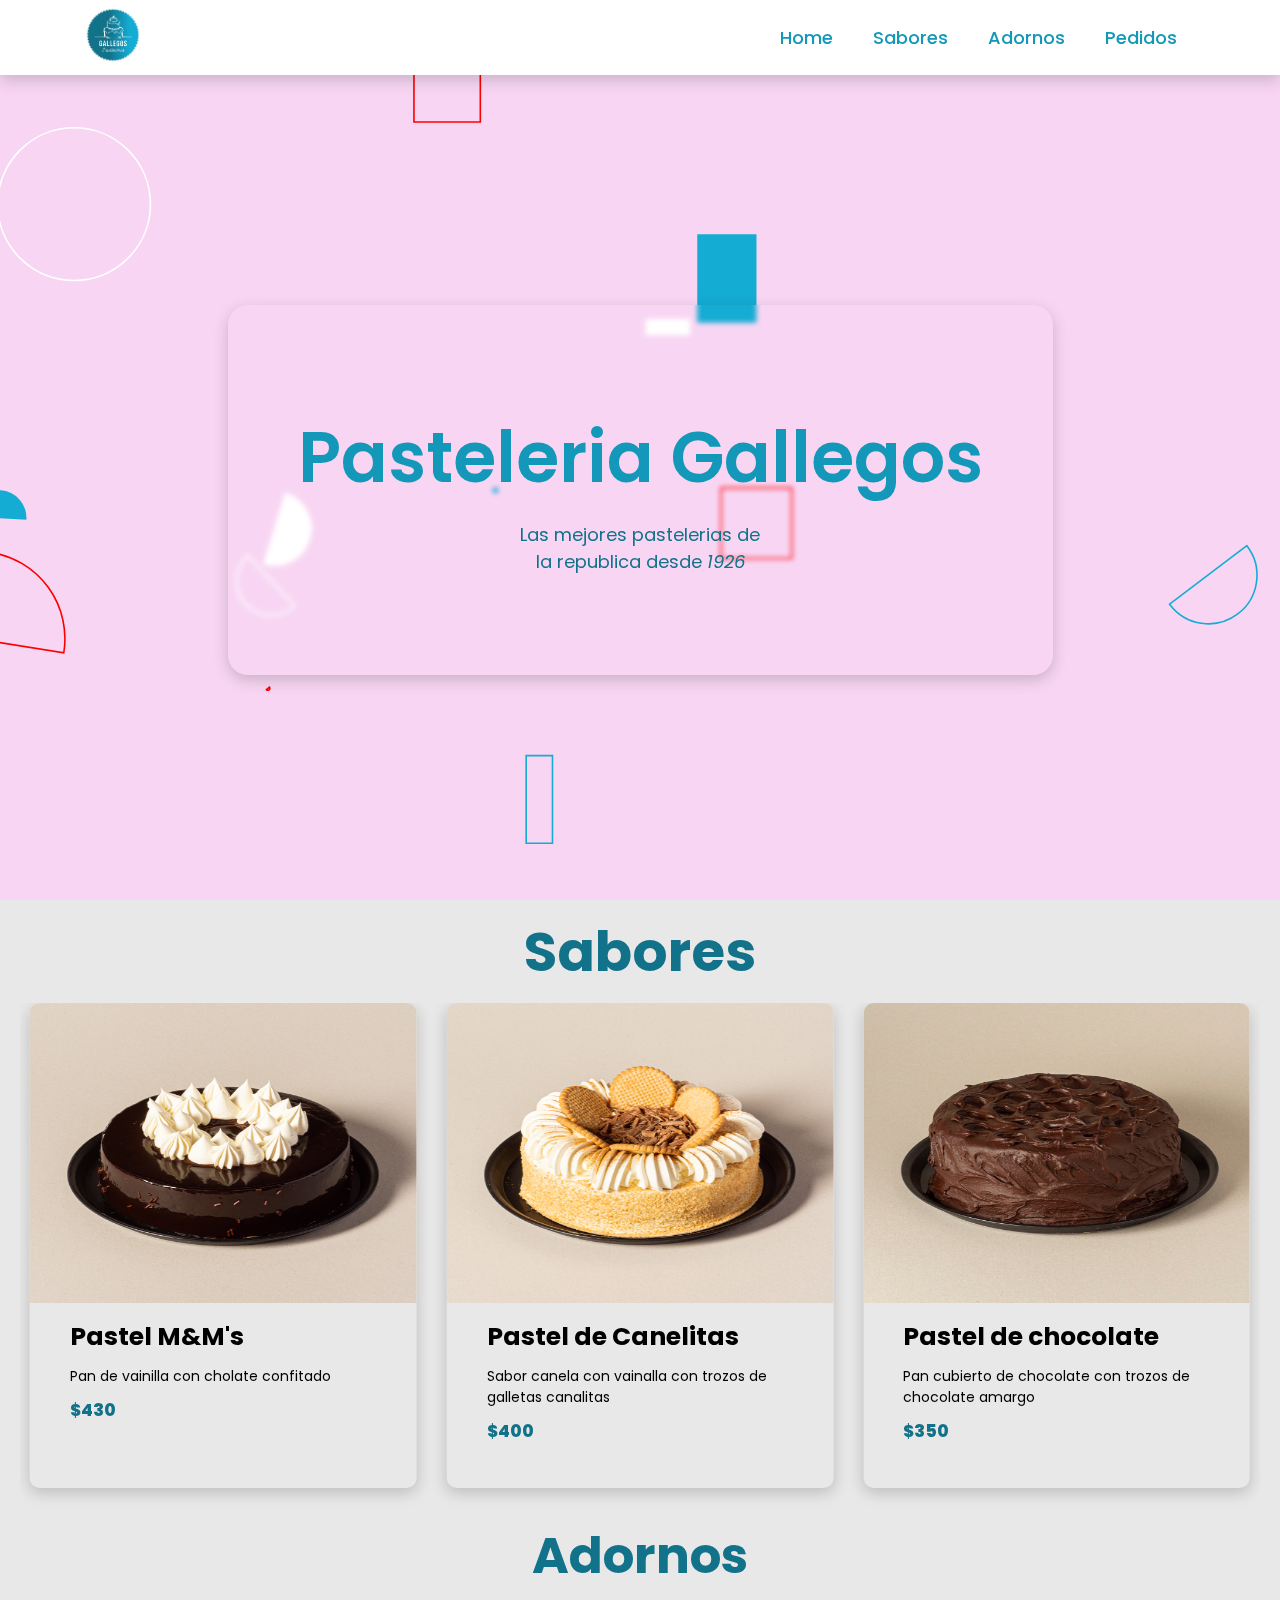
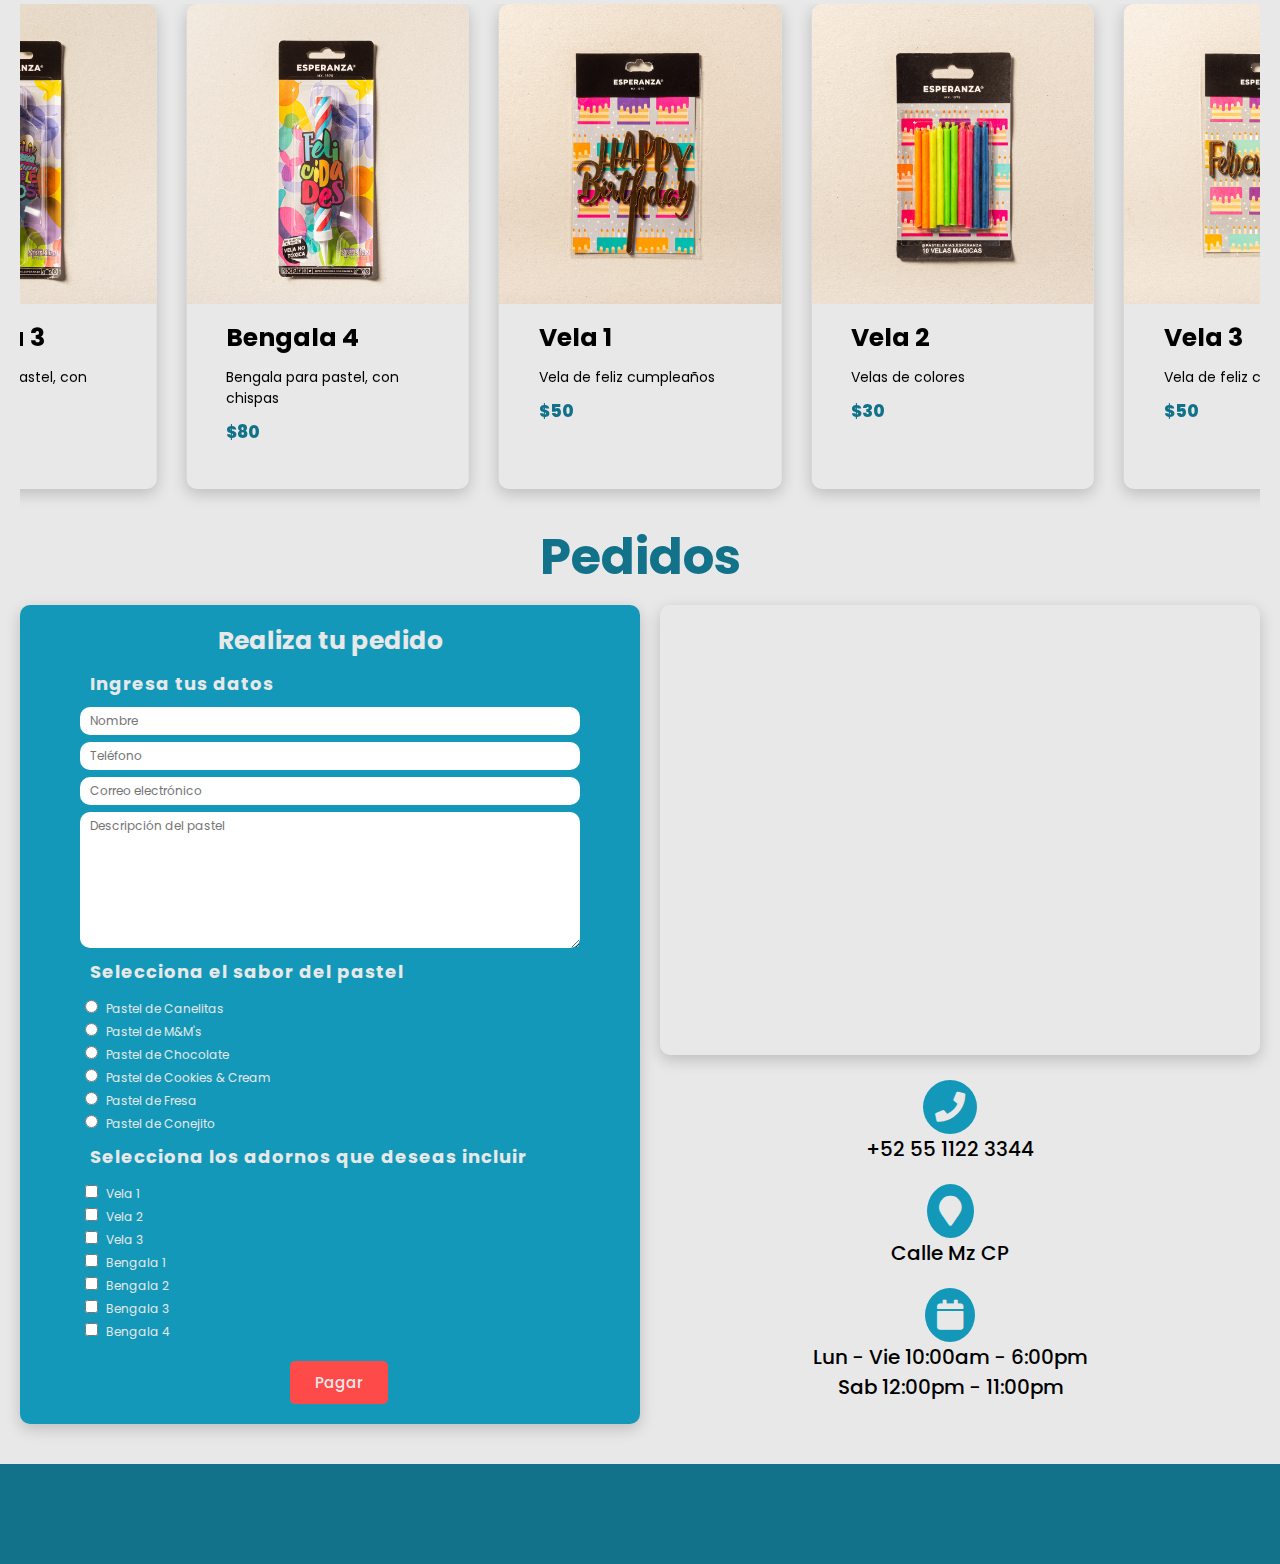
==== Practica-2-Pastelero/index.html @ c353237c "Se termino la pagina del usuario" ====
<!DOCTYPE html>
<html lang="en">
<head>
    <meta charset="UTF-8">
    <meta http-equiv="X-UA-Compatible" content="IE=edge">
    <meta name="viewport" content="width=device-width, initial-scale=1.0">
    
    <!-- Link CSS -->
    <link rel="stylesheet" href="./assets/style.css">

    <!-- Font Awesom CDN Link -->
    <link
      rel="stylesheet"
      href="https://cdnjs.cloudflare.com/ajax/libs/font-awesome/5.15.4/css/all.min.css"
    />
    
    <!-- Link SwiperJS Css -->
    <link
      rel="stylesheet"
      href="https://unpkg.com/swiper@8/swiper-bundle.min.css"
    />

    <title>Pasteleria Gallegos</title>
</head>
<body>
    <header class="header">
        <a href="./index.html" class="logo">
            <img src="./assets/img/gallegos.png" alt="Pasteleria Gallegos">
        </a>
        <nav class="navbar">
            <ul class="nav__list">
              <li class="nav__item"><a href="#home">Home</a></li>
              <li class="nav__item"><a href="#sabores">Sabores</a></li>
              <li class="nav__item"><a href="#adornos">Adornos</a></li>
              <li class="nav__item"><a href="#pedidos">Pedidos</a></li>
            </ul>
            <div class="iconClose">
              <i class="fa fa-times sidebarClose"></i>
            </div>
          </nav>
    
          <div class="iconBar">
            <i class="fa fa-bars sidebarOpen"></i>
          </div>
    </header>

    <section id="home" class="home">
        <div class="content">
            <h1 class="title-banner">Pasteleria Gallegos</h1>
            <p class="description">Las mejores pastelerias de <br>la republica desde <i>1926</i></p>
        </div>
    </section>

    <section id="sabores" class="sabores">
        <h2>Sabores</h2>

        <div class="swiper sabores__slider">

            <div class="swiper-wrapper">

              <div class="swiper-slide sabores__box">
                <img
                  src="./assets/img/canelitas.jpg"
                  alt=""
                />
                <div class="sabores__box-content">
                  <h3 class="sabores__content-title">Pastel de Canelitas</h3>
                  <p class="sabores__content-title">Sabor canela con vainalla con trozos de galletas canalitas</p>
                  <span class="precios">$400</span>
                </div>
              </div>

              
              <div class="swiper-slide sabores__box">
                <img
                  src="./assets/img/chocolate.jpg"
                  alt=""
                />
                <div class="sabores__box-content">
                  <h3 class="sabores__content-title">Pastel de chocolate</h3>
                  <p class="sabores__content-title">Pan cubierto de chocolate con trozos de chocolate amargo</p>
                  <span class="precios">$350</span>
                </div>
              </div>

              
              <div class="swiper-slide sabores__box">
                <img
                  src="./assets/img/cookies-cream.jpg"
                  alt=""
                />
                <div class="sabores__box-content">
                  <h3 class="sabores__content-title">Pastel Cookies & Cream</h3>
                  <p class="sabores__content-title">Pan con trozos de galleta oreo, cubierto de crema</p>
                  <span class="precios">$420</span>
                </div>
              </div>

              
              <div class="swiper-slide sabores__box">
                <img
                  src="./assets/img/fresa.jpg"
                  alt=""
                />
                <div class="sabores__box-content">
                  <h3 class="sabores__content-title">Pastel de fresca</h3>
                  <p class="sabores__content-title">Pan de vainilla con mermelada y trozos de fresa</p>
                  <span class="precios">$350</span>
                </div>
              </div>

              
              <div class="swiper-slide sabores__box">
                <img
                  src="./assets/img/pastel-conejito.jpg"
                  alt=""
                />
                <div class="sabores__box-content">
                  <h3 class="sabores__content-title">Pastel de conejito</h3>
                  <p class="sabores__content-title">Pan de chocolate con figuras de conejo de chocolate</p>
                  <span class="precios">$430</span>
                </div>
              </div>

              
              <div class="swiper-slide sabores__box">
                <img
                  src="./assets/img/pastel-m&m.jpg"
                  alt=""
                />
                <div class="sabores__box-content">
                  <h3 class="sabores__content-title">Pastel M&M's</h3>
                  <p class="sabores__content-title">Pan de vainilla con cholate confitado</p>
                  <span class="precios">$430</span>
                </div>
              </div>              
    
            </div>

          </div>
        

    </section>

    <section class="adornos" id="adornos">
        <h2 class="heading">Adornos</h2>
  
        <div class="swiper adornos__slider">

          <div class="swiper-wrapper">
            
            <div class="swiper-slide sabores__box">
              <img
                src="./assets/img/vela_2.jpg"
                alt=""
              />
              <div class="sabores__box-content">
                <h3 class="sabores__content-title">Vela 1</h3>
                <p class="sabores__content-title">Vela de feliz cumpleaños</p>
                <span class="precios">$50</span>
              </div>
            </div>

            
            <div class="swiper-slide sabores__box">
              <img
                src="./assets/img/vela_3.jpg"
                alt=""
              />
              <div class="sabores__box-content">
                <h3 class="sabores__content-title">Vela 2</h3>
                <p class="sabores__content-title">Velas de colores</p>
                <span class="precios">$30</span>
              </div>
            </div>

            
            <div class="swiper-slide sabores__box">
              <img
                src="./assets/img/vela_4.jpg"
                alt=""
              />
              <div class="sabores__box-content">
                <h3 class="sabores__content-title">Vela 3</h3>
                <p class="sabores__content-title">Vela de feliz cumpleaños</p>
                <span class="precios">$50</span>
              </div>
            </div>

            
            <div class="swiper-slide sabores__box">
              <img
                src="./assets/img/bengala 1.jpg"
                alt=""
              />
              <div class="sabores__box-content">
                <h3 class="sabores__content-title">Bengala 1</h3>
                <p class="sabores__content-title">Bengala para pastel, con chispas</p>
                <span class="precios">$80</span>
              </div>
            </div>

            
            <div class="swiper-slide sabores__box">
              <img
                src="./assets/img/bengala 2.jpg"
                alt=""
              />
              <div class="sabores__box-content">
                <h3 class="sabores__content-title">Bengala 2</h3>
                <p class="sabores__content-title">Bengala para pastel, con chispas</p>
                <span class="precios">$80</span>
              </div>
            </div>              

            
            <div class="swiper-slide sabores__box">
              <img
                src="./assets/img/bengala 3.jpg"
                alt=""
              />
              <div class="sabores__box-content">
                <h3 class="sabores__content-title">Bengala 3</h3>
                <p class="sabores__content-title">Bengala para pastel, con chispas</p>
                <span class="precios">$80</span>
              </div>
            </div>              
  

            
            <div class="swiper-slide sabores__box">
              <img
                src="./assets/img/bengala 4.jpg"
                alt=""
              />
              <div class="sabores__box-content">
                <h3 class="sabores__content-title">Bengala 4</h3>
                <p class="sabores__content-title">Bengala para pastel, con chispas</p>
                <span class="precios">$80</span>
              </div>
            </div>              
          </div>

        </div>
      </section>

      <section class="pedidos" id="pedidos">
        
        <h2 class="heading">Pedidos</h2>

       <div class="pedidos__container">
        <form action="" class="formulario">


          <h3>Realiza tu pedido</h3>

          <h4>Ingresa tus datos</h4>
          <input type="text" name="nombre" id="nombre" placeholder="Nombre" class="datos">
          <input type="tel" name="tel" id="tel" placeholder="Teléfono" class="datos">
          <input type="email" name="correo" id="correo" placeholder="Correo electrónico" class="datos">
          <textarea name="descripcion" id="descripcion" cols="30" rows="7" placeholder="Descripción del pastel"></textarea>

          <h4>Selecciona el sabor del pastel</h4>

          <input type="radio" name="sabores" id="canelitas" value="canelitas">
          <label for="canelitas">Pastel de Canelitas
          </label><br>
          <input type="radio" name="sabores" id="m&m" value="m&m">
          <label for="m&m">Pastel de M&M's
          </label><br>
          <input type="radio" name="sabores" id="chocolate" value="chocolate">
          <label for="chocolate">Pastel de Chocolate
          </label><br>
          <input type="radio" name="sabores" id="cookies" value="cookies">
          <label for="cookies">Pastel de Cookies & Cream
          </label><br>
          <input type="radio" name="sabores" id="fresa" value="fresa">
          <label for="fresa">Pastel de Fresa
          </label><br>
          <input type="radio" name="sabores" id="conejito" value="conejito">
          <label for="conejito">Pastel de Conejito
          </label>


          <h4>Selecciona los adornos que deseas incluir</h4>
          <input type="checkbox" name="vela1" id="vela1" value="vela1">
          <label for="vela1">Vela 1
          </label><br>
          <input type="checkbox" name="vela2" id="vela2" value="vela2">
          <label for="vela">Vela 2
          </label><br>
          <input type="checkbox" name="vela3" id="vela3" value="vela3">
          <label for="vela3">Vela 3
          </label><br>
          <input type="checkbox" name="bengala1" id="bengala1" value="bengala1">
          <label for="bengala1">Bengala 1
          </label><br>
          <input type="checkbox" name="bengala2" id="bengala2" value="bengala2">
          <label for="bengala2">Bengala 2
          </label><br>
          <input type="checkbox" name="bengala3" id="bengala3" value="bengala3">
          <label for="bengala3">Bengala 3
          </label><br>
          <input type="checkbox" name="bengala4" id="bengala4" value="bengala4">
          <label for="bengala4">Bengala 4
          </label>

          <input type="submit" value="Pagar" class="button">
          
        </form>
        
        <div class="contact">

          <iframe src="https://www.google.com/maps/embed?pb=!1m18!1m12!1m3!1d3762.6487309285358!2d-99.1691798858254!3d19.427577545877124!2m3!1f0!2f0!3f0!3m2!1i1024!2i768!4f13.1!3m3!1m2!1s0x85d1ff359214d167%3A0xe590a7ce1cf5e4de!2sCuauht%C3%A9moc%2C%2006500%20Ciudad%20de%20M%C3%A9xico%2C%20CDMX!5e0!3m2!1ses-419!2smx!4v1667252592558!5m2!1ses-419!2smx" width="600" height="450" style="border:0;" allowfullscreen="" loading="lazy" referrerpolicy="no-referrer-when-downgrade" class="map"></iframe>
          
          <div class="contact__container">
            <i class="fas fa-phone contact__icon"></i>
            <p>+52 55 1122 3344</p>
          </div>

          <div class="contact__container">
            <i class="fa fa-map-marker contact__icon" aria-hidden="true"></i>
            <p>Calle Mz CP</p>
          </div>
          
          <div class="contact__container">
            <i class="fa fa-calendar contact__icon" aria-hidden="true"></i>
            <p>Lun - Vie  10:00am - 6:00pm<br>Sab  12:00pm - 11:00pm
            </p>
          </div>
          
        </div>
        
      </div>
      </section>


      <footer class="footer">

      </footer>
    
    <!-- Link SwiperKJS JS -->
    <script src="https://unpkg.com/swiper@8/swiper-bundle.min.js"></script>

    <script src="./assets/main.js"></script>
</body>
</html>
---- Practica-2-Pastelero/assets/style.css ----
@import url("https://fonts.googleapis.com/css2?family=Poppins:wght@300;400;500;600&display=swap");

:root {
  --body-color: #e8e8e8;
  --box-shadow: 0 0.5rem 1.5rem rgba(0, 0, 0, 0.185);
  --blue-1: #11728a;
  --blue-2: #1398b9;
}

* {
    margin: 0;
    padding: 0;
    font-family: "Poppins", sans-serif;
    text-decoration: none;
    box-sizing: border-box;
    outline: none;
    border: none;
  }

  html {
    font-size: 62.5%;
    scroll-behavior: smooth;
    scroll-padding-top: 7rem;
    overflow-x: hidden;
  }

  body{
    background-color: var(--body-color);
  }

  .heading{
      text-align: center;
      font-size: 5rem;
      color: var(--blue-1);
      margin: 1rem 0rem;
    
  }

/* ========= HEADER =============== */

.header{
  position: fixed;
  top: 0;
  left: 0;
  width: 100%;
  height: max-content;
  display: flex;
  align-items: center;
  justify-content: space-between;
  background-color: #fff;
  padding: 0.5rem 6.5%;
  z-index: 1000;
  box-shadow: var(--box-shadow);
}


.logo img{
  /* display: flex; */
  height: 6rem;
  /* border: 1px solid purple; */
}

/* ========= NAVBAR =============== */

.navbar{
  position: relative;
  width: 100%;
  height: 100%;
  display: flex;
  align-items: center;
  justify-content: flex-end;
}

.nav__list{
  display: flex;
  flex-direction: row;  

  list-style: none;
}

.nav__item{
  padding: 1.5rem 2rem;
  border-radius: 0.5rem;
}

.nav__item a{
  font-size: 1.8rem;
  font-weight: 500;
  color: var(--blue-2);
  text-decoration: none;

}

.nav__item:hover{
  background-color: #f5f5f5;
}

.iconClose{
  display: none;
}

.iconBar{
  display: none;
}


/* ============= HOME ============= */

.home{
  display: flex;
  align-items: center;
  justify-content: center;
  background-image: url("data:image/svg+xml,%3csvg xmlns='http://www.w3.org/2000/svg' version='1.1' xmlns:xlink='http://www.w3.org/1999/xlink' xmlns:svgjs='http://svgjs.com/svgjs' width='1440' height='560' preserveAspectRatio='none' viewBox='0 0 1440 560'%3e%3cg mask='url(%26quot%3b%23SvgjsMask1011%26quot%3b)' fill='none'%3e%3crect width='1440' height='560' x='0' y='0' fill='rgba(248%2c 214%2c 243%2c 1)'%3e%3c/rect%3e%3cpath d='M1204.3 487.92L1233.38 487.92L1233.38 517L1204.3 517z' stroke='rgba(255%2c 255%2c 255%2c 1)'%3e%3c/path%3e%3cpath d='M1258.48 465.06L1270.2 465.06L1270.2 476.78L1258.48 476.78z' fill='rgba(255%2c 255%2c 255%2c 1)'%3e%3c/path%3e%3cpath d='M97.97 175L132 175L132 212.74L97.97 212.74z' stroke='rgba(20%2c 172%2c 211%2c 1)'%3e%3c/path%3e%3cpath d='M770.48 303.55L814.48 303.55L814.48 347.55L770.48 347.55z' stroke='rgba(255%2c 0%2c 0%2c 1)'%3e%3c/path%3e%3cpath d='M128.67 486.63a39.93 39.93 0 1 0-43.17 67.18z' fill='rgba(255%2c 0%2c 0%2c 1)'%3e%3c/path%3e%3cpath d='M112.75 66.88a25.78 25.78 0 1 0-50.63 9.75z' stroke='rgba(255%2c 0%2c 0%2c 1)'%3e%3c/path%3e%3cpath d='M1238.43 323.56a42.24 42.24 0 1 0 53.07 65.74z' fill='rgba(255%2c 0%2c 0%2c 1)'%3e%3c/path%3e%3cpath d='M1434.72 217.38L1461.61 217.38L1461.61 244.27L1434.72 244.27z' stroke='rgba(255%2c 0%2c 0%2c 1)'%3e%3c/path%3e%3cpath d='M628.48 303.45L631.69 303.45L631.69 306.66L628.48 306.66z' fill='rgba(20%2c 172%2c 211%2c 1)'%3e%3c/path%3e%3cpath d='M105.09 76.53L126.21 76.53L126.21 114.79L105.09 114.79z' stroke='rgba(255%2c 255%2c 255%2c 1)'%3e%3c/path%3e%3cpath d='M1244.06 94.53a30.17 30.17 0 1 0-60.03-6.1z' fill='rgba(20%2c 172%2c 211%2c 1)'%3e%3c/path%3e%3cpath d='M1049.58 375.93a30.14 30.14 0 1 0 48.06-36.38z' stroke='rgba(20%2c 172%2c 211%2c 1)'%3e%3c/path%3e%3cpath d='M579.39 23.92L620.68 23.92L620.68 75.88L579.39 75.88z' stroke='rgba(255%2c 0%2c 0%2c 1)'%3e%3c/path%3e%3cpath d='M485.58 351.15a23.35 23.35 0 1 0 13.75-44.64z' fill='rgba(255%2c 255%2c 255%2c 1)'%3e%3c/path%3e%3cpath d='M123.71 2.26 a6.18 6.18 0 1 0 12.36 0 a6.18 6.18 0 1 0 -12.36 0z' fill='rgba(20%2c 172%2c 211%2c 1)'%3e%3c/path%3e%3cpath d='M338.22 323.39a17.03 17.03 0 1 0-34-1.92z' fill='rgba(20%2c 172%2c 211%2c 1)'%3e%3c/path%3e%3cpath d='M649.22 470.19L665.58 470.19L665.58 524.71L649.22 524.71z' stroke='rgba(20%2c 172%2c 211%2c 1)'%3e%3c/path%3e%3cpath d='M361.5 406.16a54.31 54.31 0 1 0-107.26-17.13z' stroke='rgba(255%2c 0%2c 0%2c 1)'%3e%3c/path%3e%3cpath d='M1299.66 491.33L1330.02 491.33L1330.02 503.34L1299.66 503.34z' fill='rgba(255%2c 0%2c 0%2c 1)'%3e%3c/path%3e%3cpath d='M1424.58 5.8L1471.24 5.8L1471.24 52.46L1424.58 52.46z' stroke='rgba(20%2c 172%2c 211%2c 1)'%3e%3c/path%3e%3cpath d='M1179.58 146.87a16.31 16.31 0 1 0 0.97-32.6z' stroke='rgba(255%2c 0%2c 0%2c 1)'%3e%3c/path%3e%3cpath d='M129.71-29.36a30.83 30.83 0 1 0-6.91 61.27z' stroke='rgba(20%2c 172%2c 211%2c 1)'%3e%3c/path%3e%3cpath d='M292.71 14.19 a14.88 14.88 0 1 0 29.76 0 a14.88 14.88 0 1 0 -29.76 0z' stroke='rgba(20%2c 172%2c 211%2c 1)'%3e%3c/path%3e%3cpath d='M1290.7 147.4L1298.8 147.4L1298.8 155.5L1290.7 155.5z' fill='rgba(255%2c 0%2c 0%2c 1)'%3e%3c/path%3e%3cpath d='M118.39 550.23L150.35 550.23L150.35 582.19L118.39 582.19z' fill='rgba(20%2c 172%2c 211%2c 1)'%3e%3c/path%3e%3cpath d='M723.58 198.5L751.2 198.5L751.2 208.53L723.58 208.53z' fill='rgba(255%2c 255%2c 255%2c 1)'%3e%3c/path%3e%3cpath d='M1132.81 233.55 a54.25 54.25 0 1 0 108.5 0 a54.25 54.25 0 1 0 -108.5 0z' stroke='rgba(255%2c 255%2c 255%2c 1)'%3e%3c/path%3e%3cpath d='M1325.64 502.51a11.32 11.32 0 1 0-4.2 22.25z' stroke='rgba(20%2c 172%2c 211%2c 1)'%3e%3c/path%3e%3cpath d='M755.66 145.7L792.51 145.7L792.51 200.75L755.66 200.75z' fill='rgba(20%2c 172%2c 211%2c 1)'%3e%3c/path%3e%3cpath d='M320.37 127.04 a47.52 47.52 0 1 0 95.04 0 a47.52 47.52 0 1 0 -95.04 0z' stroke='rgba(255%2c 255%2c 255%2c 1)'%3e%3c/path%3e%3cpath d='M476.02 345.59a21.43 21.43 0 1 0 29.11 31.46z' stroke='rgba(255%2c 255%2c 255%2c 1)'%3e%3c/path%3e%3cpath d='M1226.81 566.6a34.21 34.21 0 1 0 58.74-35.08z' stroke='rgba(255%2c 0%2c 0%2c 1)'%3e%3c/path%3e%3cpath d='M487.61 429.1a1.2 1.2 0 1 0 1.84-1.55z' stroke='rgba(255%2c 0%2c 0%2c 1)'%3e%3c/path%3e%3c/g%3e%3cdefs%3e%3cmask id='SvgjsMask1011'%3e%3crect width='1440' height='560' fill='white'%3e%3c/rect%3e%3c/mask%3e%3c/defs%3e%3c/svg%3e");
  background-position: center;
  background-size: cover;
  height: 100vh;
  padding-top: 10rem;
  padding-bottom: 10rem;
}

.home .content{
  position: relative;
  top: 4rem;
  padding: 10rem 7rem;
  text-align: center;
  backdrop-filter: blur(2.5px);
  border-radius: 2rem;
  box-shadow: var(--box-shadow);
}

.home .content h1{
  color: var(--blue-2);
  font-size: 7rem;
  font-weight: 600;
}

.home .content p{
  color: var(--blue-1);
  margin-top: 1rem;
  font-size: 1.8rem;
  font-size: 500;
}

/* =========== SABORES ============ */

.sabores{
  padding: 0rem 2rem;
}

.sabores h2{
  text-align: center;
  font-size: 5.5rem;
  color: var(--blue-1);
  margin: 1rem 0rem;
}

.sabores__slider{
  display: flex;
  padding: 0 1rem 2rem !important; 
}

.sabores__box{
  width: 30%;
  height: 10rem;
  border-radius: 1rem;
  box-shadow: var(--box-shadow);
  overflow: hidden;
}

.sabores__box img{
  width: 100%;
  height: 30rem;
}

.sabores__box-content{
  height: 18rem;
  padding: 1rem 4rem;
}

.sabores__box-content h3{
  font-size: 2.5rem;
}

.sabores__box-content p{
  font-size: 1.4rem;
  padding: 1rem 0;
}

.sabores__box-content span{
  font-size: 1.7rem;
  font-weight: 800;
  color: var(--blue-1);
}


/* =========== SABORES ============ */

.adornos{
  padding: 0rem 2rem;
}

.adornos__slider{
  display: flex;
  padding: 0 1rem 2rem !important; 
}

.adornos__box{
  width: 20%;
  height: 100%;
  border-radius: 1rem;
  box-shadow: var(--box-shadow);
  overflow: hidden;
}

.adornos__box img{
  width: 100%;
}

.adornos__box-content{
  height: 15rem;
  padding: 1rem 4rem;
}

.adornos__box-content h3{
  font-size: 2.5rem;
}

.adornos__box-content p{
  font-size: 1.4rem;
  padding: 1rem 0;
}

.adornos__box-content span{
  font-size: 1.7rem;
  font-weight: 800;
  color: var(--blue-1);
}


/* ======= Pedidos ======== */

.pedidos{
  padding: 0rem 2rem 4rem;
}

.pedidos__container{
  display: flex;
  
}

.formulario{
  background-color: var(--blue-2);
  width: 50%;
  padding: 1rem 6rem;
  border-radius: 1rem;
  box-shadow: var(--box-shadow);
}

.formulario h3{
  text-align: center;
  font-size: 2.5rem;
  margin: 0.7rem 0;
  font-weight: 700;
  color: #e8e8e8;
}

.formulario h4{
  /* padding: .5rem 0; */
  font-size: 1.8rem;
  margin: 1rem;
  color: #e8e8e8;
  letter-spacing: 0.1rem;
}

.formulario .datos,
.formulario textarea{
  display: block;
  width: 100%;
  margin: 0.7rem 0;
  padding: 0.5rem 1rem;
  font-size: 1.2rem;
  border-radius: 1rem;
}

.formulario textarea{
  display: block;
  width: 100%;
  
}

.formulario label{
  font-size: 1.2rem;
  color: #e8e8e8;
  /* border: 1px solid black; */
}

.formulario input{
  margin: 0.5rem;
}

.formulario input[type="radio"],
.formulario input[type="checkbox"]{
font-size: 1.2rem;
}

.formulario input[type="radio"]:checked + label,
.formulario input[type="checkbox"]:checked + label{
  color: #FED766;
  font-weight: 600;
}

.formulario .button{
  display: block;
  position: relative;
  left: 40%;
  background-color: #FE4A49;
  color: #e8e8e8;
  margin: 2rem 1rem 1rem;
  padding: 1rem 2.5rem;
  font-size: 1.5rem;
  font-weight: 500;
  border-radius: 0.5rem;
  transition: all 0.3s linear;
}

.formulario .button:hover{
  font-weight:800;
  background-color: #c42c2c;
  box-sizing: border-box;
}

.contact{
  width: 50%;
}

.contact .map
{
  margin-left: 2rem;
  border-radius: 1rem;
  box-shadow: var(--box-shadow);
}

.contact .contact__container{
  display: block;
  text-align: center;
  margin: 2rem 0;
  font-size: 2rem;
  font-weight: 500;
}

.contact .contact__container .contact__icon{
  font-size: 3rem;
  background-color: var(--blue-2);
  color: #e8e8e8;
  border-radius: 50%;
  padding: 1.2rem;
}


/* ===== FOOTER ======== */
.footer{
  display: flex;
  background-color: var(--blue-1);
  height: 10rem;
}
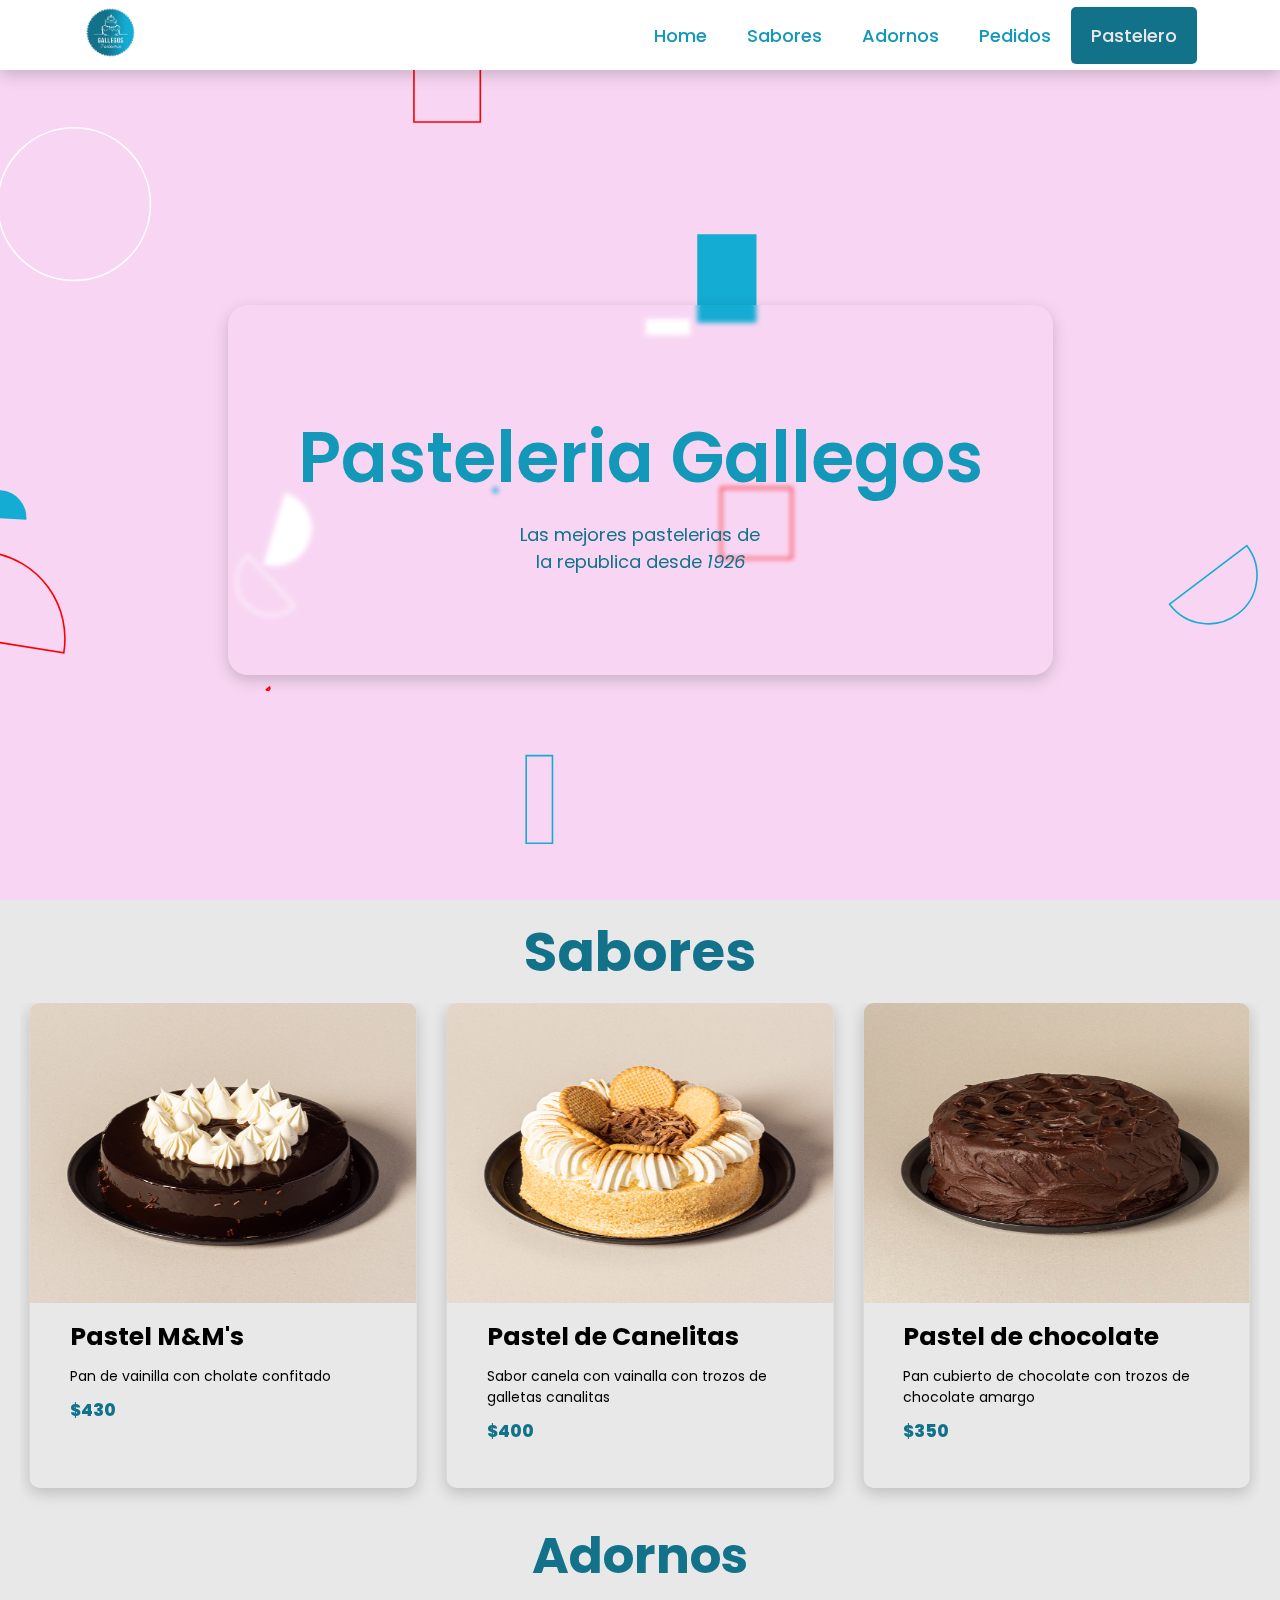
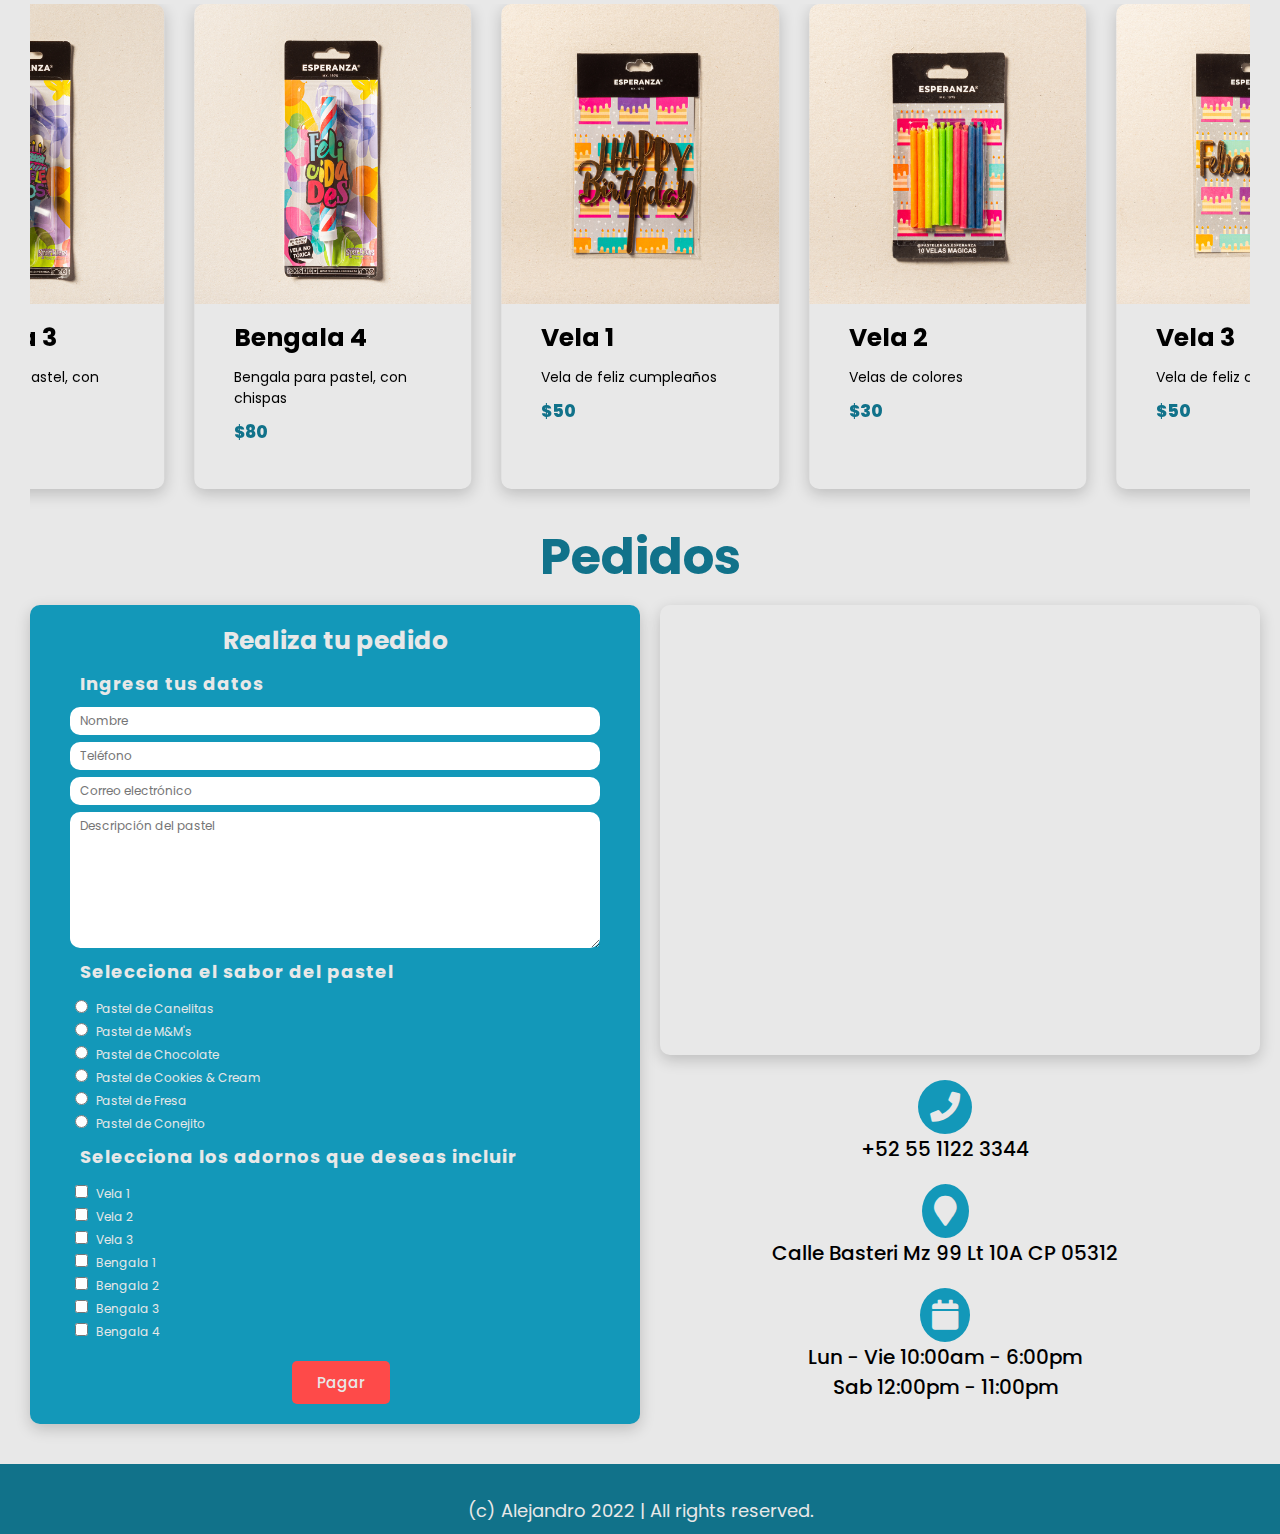
==== commit 3bd2f693: "Versión final" ====
--- a/Practica-2-Pastelero/index.html
+++ b/Practica-2-Pastelero/index.html
@@ -23,6 +23,8 @@
     <title>Pasteleria Gallegos</title>
 </head>
 <body>
+
+    <!-- HEADER SECTION -->
     <header class="header">
         <a href="./index.html" class="logo">
             <img src="./assets/img/gallegos.png" alt="Pasteleria Gallegos">
@@ -33,6 +35,7 @@
               <li class="nav__item"><a href="#sabores">Sabores</a></li>
               <li class="nav__item"><a href="#adornos">Adornos</a></li>
               <li class="nav__item"><a href="#pedidos">Pedidos</a></li>
+              <li class="nav__item" id="pastelero"><a href="./pastelero.html">Pastelero</a></li>
             </ul>
             <div class="iconClose">
               <i class="fa fa-times sidebarClose"></i>
@@ -43,14 +46,18 @@
             <i class="fa fa-bars sidebarOpen"></i>
           </div>
     </header>
-
+    <!-- HEADER SECTION ENDS-->
+
+    <!-- HOME SECTION STARTS-->
     <section id="home" class="home">
         <div class="content">
             <h1 class="title-banner">Pasteleria Gallegos</h1>
             <p class="description">Las mejores pastelerias de <br>la republica desde <i>1926</i></p>
         </div>
     </section>
-
+    <!-- HOME SECTION ENDS-->
+
+    <!-- SABORES SECTION STARTS -->
     <section id="sabores" class="sabores">
         <h2>Sabores</h2>
 
@@ -141,7 +148,9 @@
         
 
     </section>
-
+    <!-- SABORES SECTION ENDS -->
+
+    <!-- ADORNOS SECTION STARTS -->
     <section class="adornos" id="adornos">
         <h2 class="heading">Adornos</h2>
   
@@ -243,8 +252,10 @@
 
         </div>
       </section>
-
-      <section class="pedidos" id="pedidos">
+    <!-- ADORNOS SECTION ENDS -->
+
+    <!-- PEDIDOS SECTION STARTS -->
+    <section class="pedidos" id="pedidos">
         
         <h2 class="heading">Pedidos</h2>
 
@@ -320,7 +331,7 @@
 
           <div class="contact__container">
             <i class="fa fa-map-marker contact__icon" aria-hidden="true"></i>
-            <p>Calle Mz CP</p>
+            <p>Calle Basteri Mz 99 Lt 10A CP 05312</p>
           </div>
           
           <div class="contact__container">
@@ -332,12 +343,16 @@
         </div>
         
       </div>
-      </section>
-
-
-      <footer class="footer">
-
-      </footer>
+    </section>
+    <!-- PEDIDOS SECTION ENDS -->
+
+    <!-- FOOTER STARTS -->
+    <footer class="footer">
+        <span>
+          (c) Alejandro 2022 | All rights reserved. 
+        </span>
+    </footer>
+    <!-- FOOTER ENDS -->
     
     <!-- Link SwiperKJS JS -->
     <script src="https://unpkg.com/swiper@8/swiper-bundle.min.js"></script>
--- a/Practica-2-Pastelero/assets/style.css
+++ b/Practica-2-Pastelero/assets/style.css
@@ -56,7 +56,7 @@
 
 .logo img{
   /* display: flex; */
-  height: 6rem;
+  height: 5.5rem;
   /* border: 1px solid purple; */
 }
 
@@ -101,6 +101,15 @@
 
 .iconBar{
   display: none;
+}
+
+#pastelero{
+  background-color: var(--blue-1);
+  color: #e8e8e8;
+}
+
+#pastelero a{
+  color: #e8e8e8;
 }
 
 
@@ -196,7 +205,7 @@
 /* =========== SABORES ============ */
 
 .adornos{
-  padding: 0rem 2rem;
+  padding: 0rem 3rem;
 }
 
 .adornos__slider{
@@ -240,7 +249,7 @@
 /* ======= Pedidos ======== */
 
 .pedidos{
-  padding: 0rem 2rem 4rem;
+  padding: 0rem 3rem 4rem;
 }
 
 .pedidos__container{
@@ -251,7 +260,7 @@
 .formulario{
   background-color: var(--blue-2);
   width: 50%;
-  padding: 1rem 6rem;
+  padding: 1rem 4rem;
   border-radius: 1rem;
   box-shadow: var(--box-shadow);
 }
@@ -361,5 +370,102 @@
 .footer{
   display: flex;
   background-color: var(--blue-1);
-  height: 10rem;
-}+  height: 7rem;
+  justify-content: center;
+  align-items: flex-end;
+}
+
+.footer span{
+  margin-bottom: 1rem;
+  font-size: 1.8rem;
+  color: #e8e8e8;
+}
+
+
+
+/* ==== Tabla sabores ==== */
+
+.tablas{
+  margin-top: 7rem;
+  /* border: 1px solid black; */
+}
+
+.tablas__container{
+  display: grid;
+  grid-template-columns: repeat(auto-fit, minmax(50rem, 1fr));
+  gap: 3rem;
+  background-color: #fff;
+  padding: 3rem;
+  margin: 0 3rem;
+  border-radius: 1rem;
+  box-shadow: var(--box-shadow);
+}
+
+.tabla__container{
+  display: flex;
+  align-items: center;
+  justify-content: center;
+  
+  background-color: #fff;
+  padding: 1rem;
+  margin: 0 3rem;
+  border-radius: 1rem;
+  box-shadow: var(--box-shadow);
+}
+
+.tabla{
+  background-color: #e8e8e8;
+  border-collapse: collapse;
+}
+
+.inventario-head,
+.inventario-data,
+.pedidos-head,
+.pedidos-data{
+  padding: 1rem;
+  border: 2px solid var(--blue-1);
+}
+
+.inventario-head{
+  font-size: 2rem;
+  background-color: var(--blue-1);
+  color: #e8e8e8;
+}
+
+.inventario-data{
+  font-size: 1.4rem;
+  background-color: #fefefe;
+}
+
+.pedidos-pastelero{
+  margin: 2rem 0 4rem;
+  padding: 0;
+}
+
+.tabla-ped{
+  width: 100%;
+  margin: 2rem;
+  padding: 0;
+  overflow-y: scroll;
+  height: 30rem;
+  border: 3px solid var(--blue-1);
+}
+
+.tabla-pedidos{
+  width: 100%;
+}
+
+.pedidos-head{
+  position: sticky;
+  top: 0;
+  left: 0;
+  margin: 0;
+  font-size: 1.5rem;
+  background-color: var(--blue-1);
+  color: #e8e8e8;
+}
+
+.pedidos-data{
+  font-size: 1.2rem;
+  background-color: #fefefe;
+}
